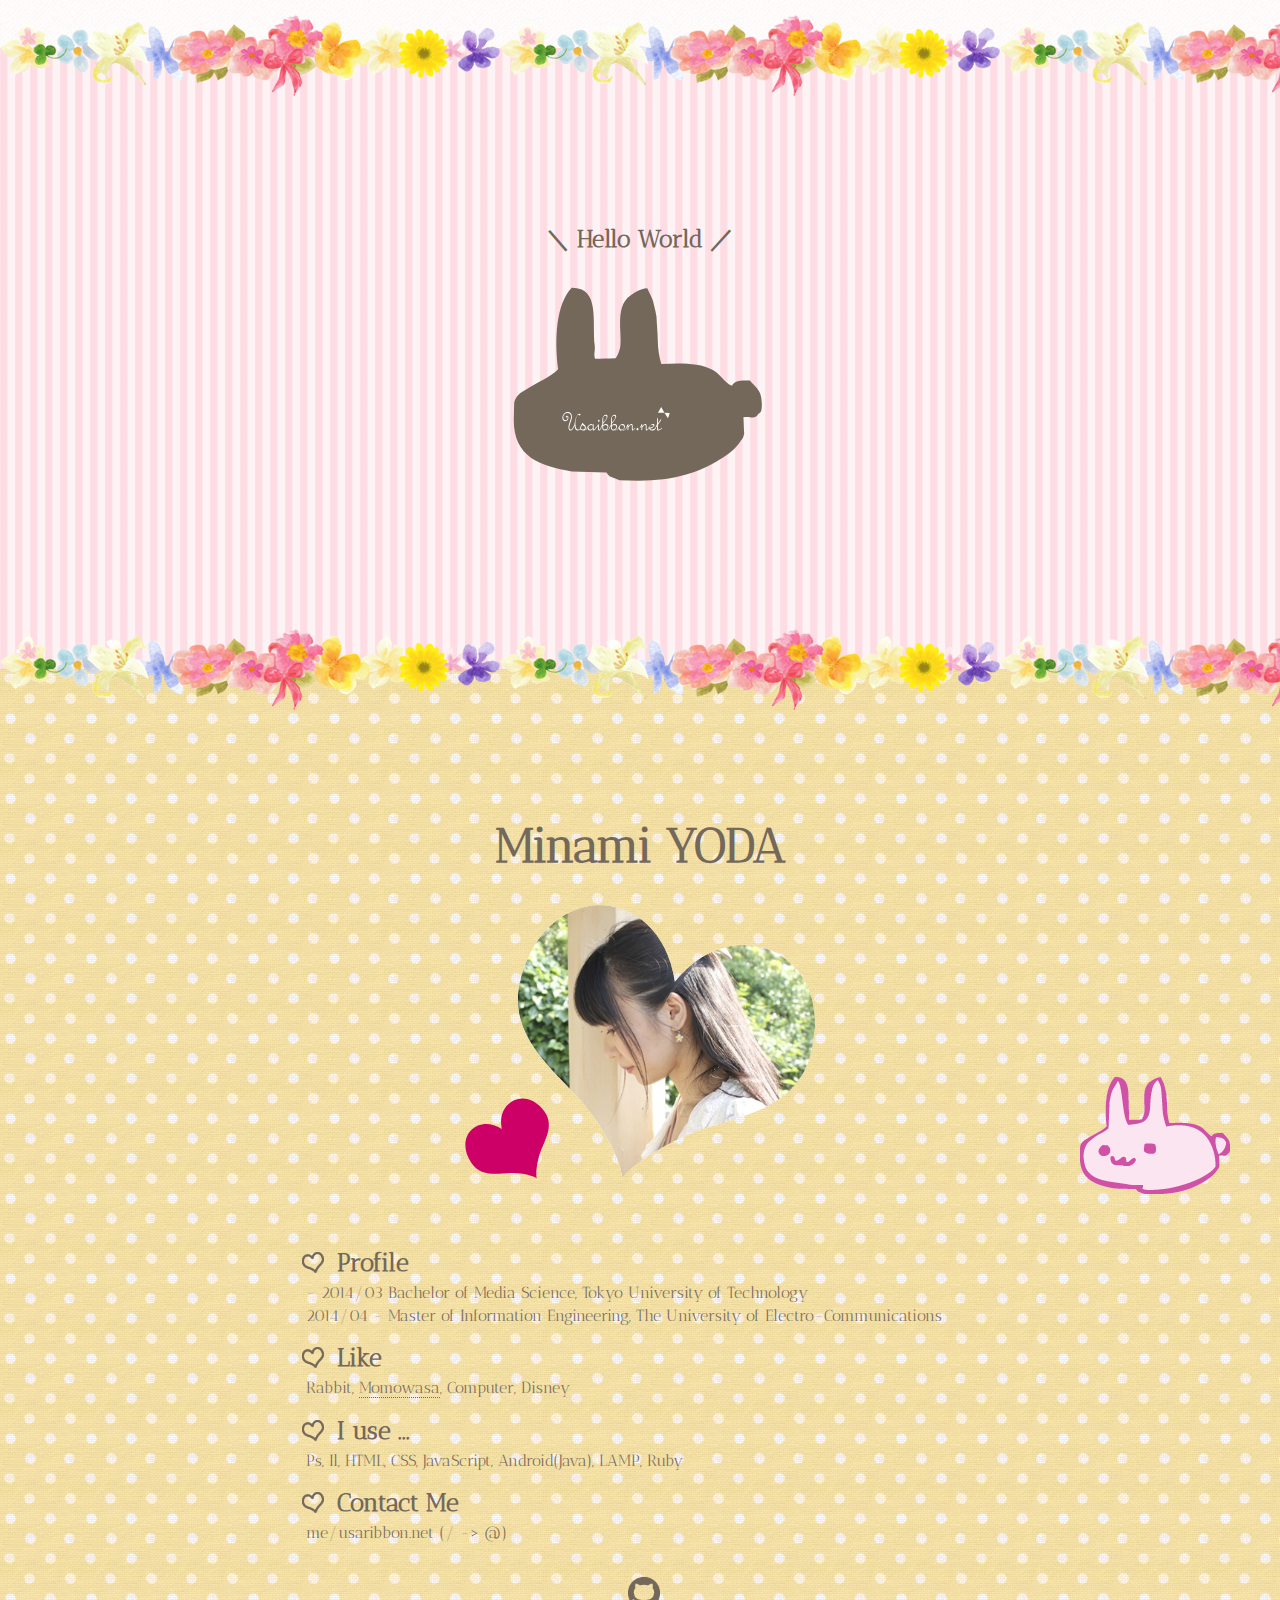
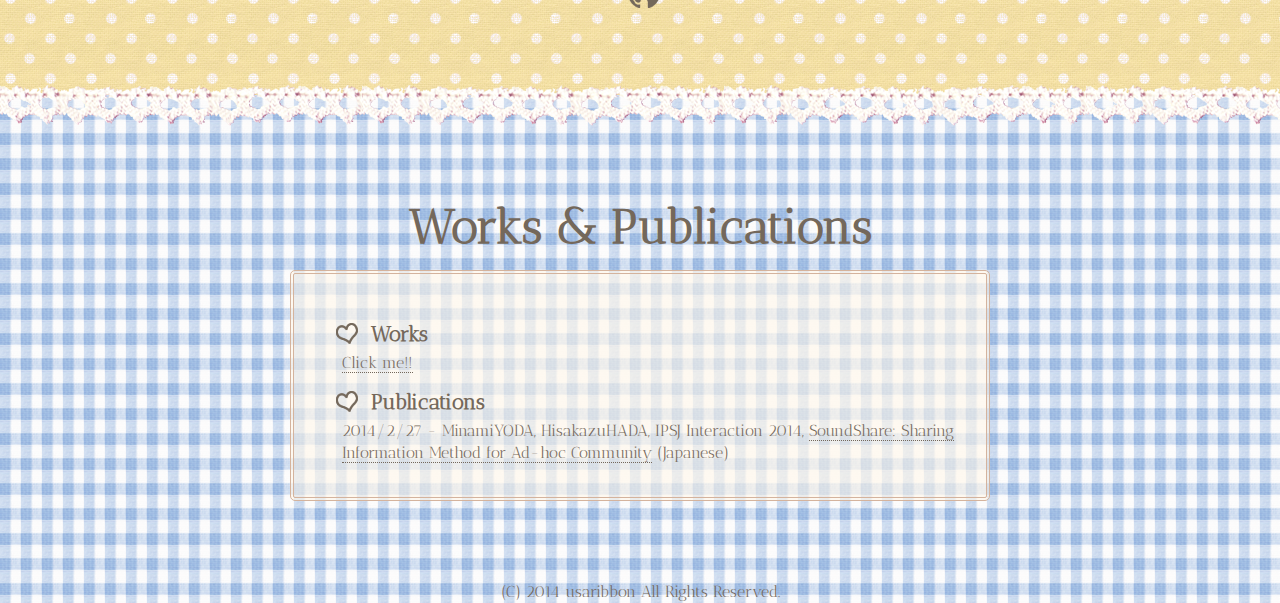
==== index.html @ 542ccbae "add work background" ====
<!DOCTYPE html>
<html lang="ja">
<head>
<meta charset="UTF-8">
<meta name="viewport" content="width=700px, user-scalable=yes" >
<meta name="description" content="Usaribbon is Minami YODA.">

<script src="http://code.jquery.com/jquery-1.9.1.min.js"></script>
<script type="text/javascript" src="js/mousa.js"></script>
<link rel="shortcut icon" href="./img/favicon.ico" type="image/vnd.microsoft.icon">
<title>I'm Usaribbon - MinamiYODA, 依田みなみ</title>

<link rel="stylesheet" type="text/css" href="css/html5-doctor-reset-stylesheet.min.css"/>
<link rel="stylesheet" type="text/css" href="css/style.css"/>
<link rel="stylesheet" type="text/css" href="css/lightbox_magnific.css"/>

<!--[if lt IE 9]>
<script src="http://html5shiv.googlecode.com/svn/trunk/html5.js"></script>
<script src="js/less.js" type="text/javascript"></script>
<link rel="stylesheet/less" type="text/css" href="css/style.less">
<![endif]-->

</head>
<body>
<div id="wrap">

	<nav id="menu">
<!--		<ul>
			<li><a href="#menu">Top</a></li>
			<li><a href="#about">About Me</a></li>
		</ul>
-->		<hr/>
	</nav>
	<div id="top">
		<header>
			<h2>＼ Hello World ／</h2>
			<img src="./momowasa_mono.svg" alt="welcome to usaribbon's house!" id="momowasa_mono"/><br/>
			<h1>Usaribbon's web-site</h1>
			
		</header>
	</div>
	<div id="about">
		<hr/>
		<div id="aboutcontent">
			<h2>Minami YODA</h2>

			<svg id="Face_of_usa" viewBox="0 0 471 369" style="background-color:#ffffff00" version="1.1"
				xmlns="http://www.w3.org/2000/svg" xmlns:xlink="http://www.w3.org/1999/xlink" xml:space="preserve"
				x="0px" y="0px" width="471px" height="369px">
				<defs>
				<clipPath id="mask1">
					<path d="M 282.4369 104.151 C 263.5304 -26.8218 112.7136 -37.7518 75.1397 98.3545 C 54.5009 173.104 115.8126 219.4949 153.5991 261.6828 C 190.2394 302.5955 211.1969 350.7676 211.6116 369 C 220.306 353.567 266.5048 322.1418 315.4492 304.0706 C 368.9655 284.3121 445.6721 276.7812 465.265 201.7543 C 501.0371 64.8033 360.884 4.2218 282.4369 104.151 Z" fill="#cc0066"/>
				</clipPath>
				</defs>
				<path d="M 49.5189 302.0941 C 16.0709 281.5607 -14.8759 313.8404 8.8898 348.201 C 21.9727 367.118 44.1714 362.0493 61.0027 361.5152 C 77.3677 360.9968 92.439 365.4466 96.7107 368.8484 C 94.8282 363.9053 96.4578 347.3346 101.6892 332.6809 C 107.4161 316.6399 120.4373 297.5865 106.8936 278.7565 C 82.2346 244.4685 41.6143 265.1724 49.5189 302.0941 Z" fill="#cc0066"/>
				<image clip-path="url(#mask1)" x="71" y="0" width="400" height="369" xlink:href="./svg/usachan_face.jpg"/>
			</svg>
			<section>
				<h3>Profile</h3>
				<p>- 2014/03 Bachelor of Media Science, Tokyo University of Technology<br/>
				2014/04 - Master of Information Engineering, The University of Electro-Communications</p>
				<h3>Like</h3>
				<p>Rabbit, <a href="https://github.com/usaribbon/usmf_cmd" target="_blank">Momowasa</a>, Computer, Disney</p>
				<h3>I use ...</h3>
				<p>Ps, Il, HTML, CSS, JavaScript, Android(Java), LAMP, Ruby</p>
				<h3>Contact Me</h3>
				<p>me/usaribbon.net (/ -> @)</p>
				<p id="social">
					<a href="https://github.com/usaribbon" target="_blank"><img class="pictogram" src="img/github.png"/></a>
				</p>

			</section>
		</div>
	</div>


	<div id="product">
		<hr/>
		<div id="productcontent">
			<h2>Works & Publications</h2>
			<div id="productarea">
				<h3>Works</h3>
				<p><a href="img/select.png" id="works">Click me!!</a></p>
			<h3>Publications</h3>
				<p>2014/2/27 - MinamiYODA, HisakazuHADA, IPSJ Interaction 2014, <a href="http://www.interaction-ipsj.org/proceedings/2014/data/20140220/A4-5.pdf" id="works" target="_blank">SoundShare: Sharing Information Method for Ad-hoc Community</a> (Japanese)</p>
			</div>
		</div>
		<footer id="footer">
			(C) 2014 usaribbon All Rights Reserved.
		</footer>
	</div>
	</div>

	<div id="momowasa">
		<a href="#menu"><img src="./img/momowasa.png" alt="go to top!" style="width:100%"></a>
	<div>
</div>

<script src="js/jquery-1.8.3.min.js"></script>
<script src="js/lightbox_magnific.js"></script> 
<script src="js/zepto.min.js"></script> 
<script src="js/zepto.flickable.min.js"></script> 

<script type="text/javascript">
  	$(function(){
		$('#works').magnificPopup({
			items: [
			{
			  title: "The cutest computer!!<small>2010/04</small>",
	          src: 'img/work_01.png'
	     	},{
			  title: "Analyzing cosmetic ingredients application<small>However, it haven't been relased because of API license.</small>",
	          src: 'img/work_05.jpg'
	        },{
			  title: "Website of my laboratory in TEU using Wordpress<small>2013.05</small>",
	          src: 'img/work_03.png'
	        },{
			  title: "Recruitment system in TEU network center<small>2010.04</small>",
	          src: 'img/work_02.png'
	        },{
			  title: "<a href='http://www.puolikuu.net/'>puolikku</a> - Novel game club <small>2013.12</small>",
	          src: 'img/work_06.png'
	        }],
			  gallery: {
		      enabled: true
		    },
		    type: 'image'
		});
	});
</script>

</body>
</html>
---- css/style.css ----
@import url(http://fonts.googleapis.com/css?family=Antic+Didone|Coming+Soon);

body{
	font-family: 'Antic Didone',"ヒラギノ角ゴ Pro W3","Hiragino Kaku Gothic Pro","メイリオ",Meiryo,"ＭＳ Ｐゴシック","MS PGothic",sans-serif;	
	color: #74685B;
	line-height: 1.4em;
}

a, .underline{
	color: #74685B;
    border-bottom: 1px dotted #74685B;
    text-decoration: none;
}

a:hover, .underline:hover{
	color: #e9417d;
}

#wrap{
	margin: 0;
}

header{
	margin:0;
	width: 100%;
	text-align: center;
	padding-bottom: 2rem;
}


nav{
	background:url('../img/back_nav.png');
	z-index: 9999;
	width: 100%;
	font-size: 1.5em;
	font-weight: bold;
	text-align: center;
}

nav hr{
	background: url('../img/flower_line.png');
	border:none;
	height: 86px;
	top:15px;
	position: relative;
	width: 100%;
}

nav ul{
	width: 700px;
	margin: auto;
}

nav#menu{
	height: 2em;
	margin:auto;
	text-align: center;
}

nav#menu li{
	width:170px;
	height: 1.5em;
	text-align: center;
	display: inline-block;
	margin-top: 1.5em;
}


#momowasa_mono{
	width:20%;
}

#top{
	min-height: 300px;
	padding-top: 9rem;
	padding-bottom: 9rem;
	background: url('../img/back_stripe.png');
}

#top hr{
	background: url('../img/flower_line.png');
	border:none;
	height: 86px;
	top:-42px;
	position: relative;
}

#top h2{
	font-size: 1.5em;
	margin: 1.5em 0;
}

#top p{
	clear: both;
	text-align: center;
	margin-top: 20px;
	margin-bottom: 20px;
}


hr{
	margin: 0;
}

h1{
	display: none;
}

footer{
	clear: both;
	text-align: center;
}

footer hr{
	background: url('../img/lace_line_revert.png');
	border:none;
	height: 41px;
	top:-30px;
	position: relative;
}

#about{
	min-height: 750px;
	padding-top: 5rem;
	padding-bottom: 5rem;
	background: url('../img/back_dot.png');
	width: 100%;
}

#about hr{
	background: url('../img/flower_line.png');
	border:none;
	height: 86px;
	top:-120px;
	position: relative;
}

#aboutcontent{
	width: 700px;
	margin: auto;
	text-align: center;
}

#productcontent{
	width: 700px;
	margin: auto;
	padding-top: 5rem;
	padding-bottom: 5rem;
}

#aboutcontent h2{
	font-size: 3em;
}

#productcontent h2{
	font-size: 3em;
	text-align: center;
	padding-bottom: 2rem;
}

#aboutcontent section{
	text-align: left;
	font-size: 1.2em;
	margin: auto;
}

#aboutcontent p{
	font-size: 85%;
}

#aboutcontent h3, #productcontent h3{
	text-align: left;
	font-size: 1.3em;

	display: block;
	background: url('../img/li_heart.png');
	background-repeat: no-repeat;
	padding-left: 35px;
	height:25px; 
	margin-top: 0.8em;
	margin-bottom: 0.2em;
	margin-left: 0.5em;

}

#aboutcontent p, #productcontent p{
	padding-left: 1em;
	width: 100%;
	word-wrap:break-word;
}

#Face_of_usa{
	width: 50%;
	margin: auto;
}

#social{
	margin-top: 2em;
	text-align: center;
}

#social a,#momowasa a{
    text-decoration: none;
    border:none;
}

#social a:hover{
	opacity: 0.7;
}

.pictogram{
	width: 32px;
	margin-right: 1.5em;
}

#product{
	width: 100%;
	background: url('../img/back_check.png');
	padding-top: 3rem;
}

#product hr{
	background: url('../img/lace_line.png');
	border:none;
	height: 41px;
	top:-10px;
	position: relative;
	margin: 0;
	margin-top: -3rem;
}

#productarea {	border:solid 1px #2d2d2d;
				background:rgba(255, 247, 234, 0.60); padding:2rem 2rem;  -moz-border-radius: 5px;  -webkit-border-radius: 5px; border-radius: 5px;}

#productarea {	border:double 4px #d4b39d;-moz-border-radius-topleft: 5px; -moz-border-radius-topright:5px; -moz-border-radius-bottomleft:5px; 
				-moz-border-radius-bottomright:5px; -webkit-border-top-left-radius:5px; -webkit-border-top-right-radius:5px; -webkit-border-bottom-left-radius:5px;-webkit-border-bottom-right-radius:5px;
				border-top-left-radius:5px; border-top-right-radius:5px; border-bottom-left-radius:5px;border-bottom-right-radius:5px;}

#momowasa{
	bottom:-300px;
	right: 50px;
	position: fixed;
}


@media screen and (max-width: 700px) {

	body{
		font-size: 150%;
	}
	nav ul{
		width: 100%;
	}
	nav hr {
		top: 10px;
	}

	#momowasa_mono {
		width: 50%;
	}

	#aboutcontent{
		width: 100%;
	}

	#momowasa{
		right: 10px;
		width:20%
	}

	.pictogram{
		width: 60px;
		margin-right: 2.5em;
	}
	#aboutcontent,#productcontent{
		width: 100%;
	}

	#aboutcontent p, #productcontent p{
		padding-left: 0;
	}

	h2{
		font-size: 2rem;
	}

}
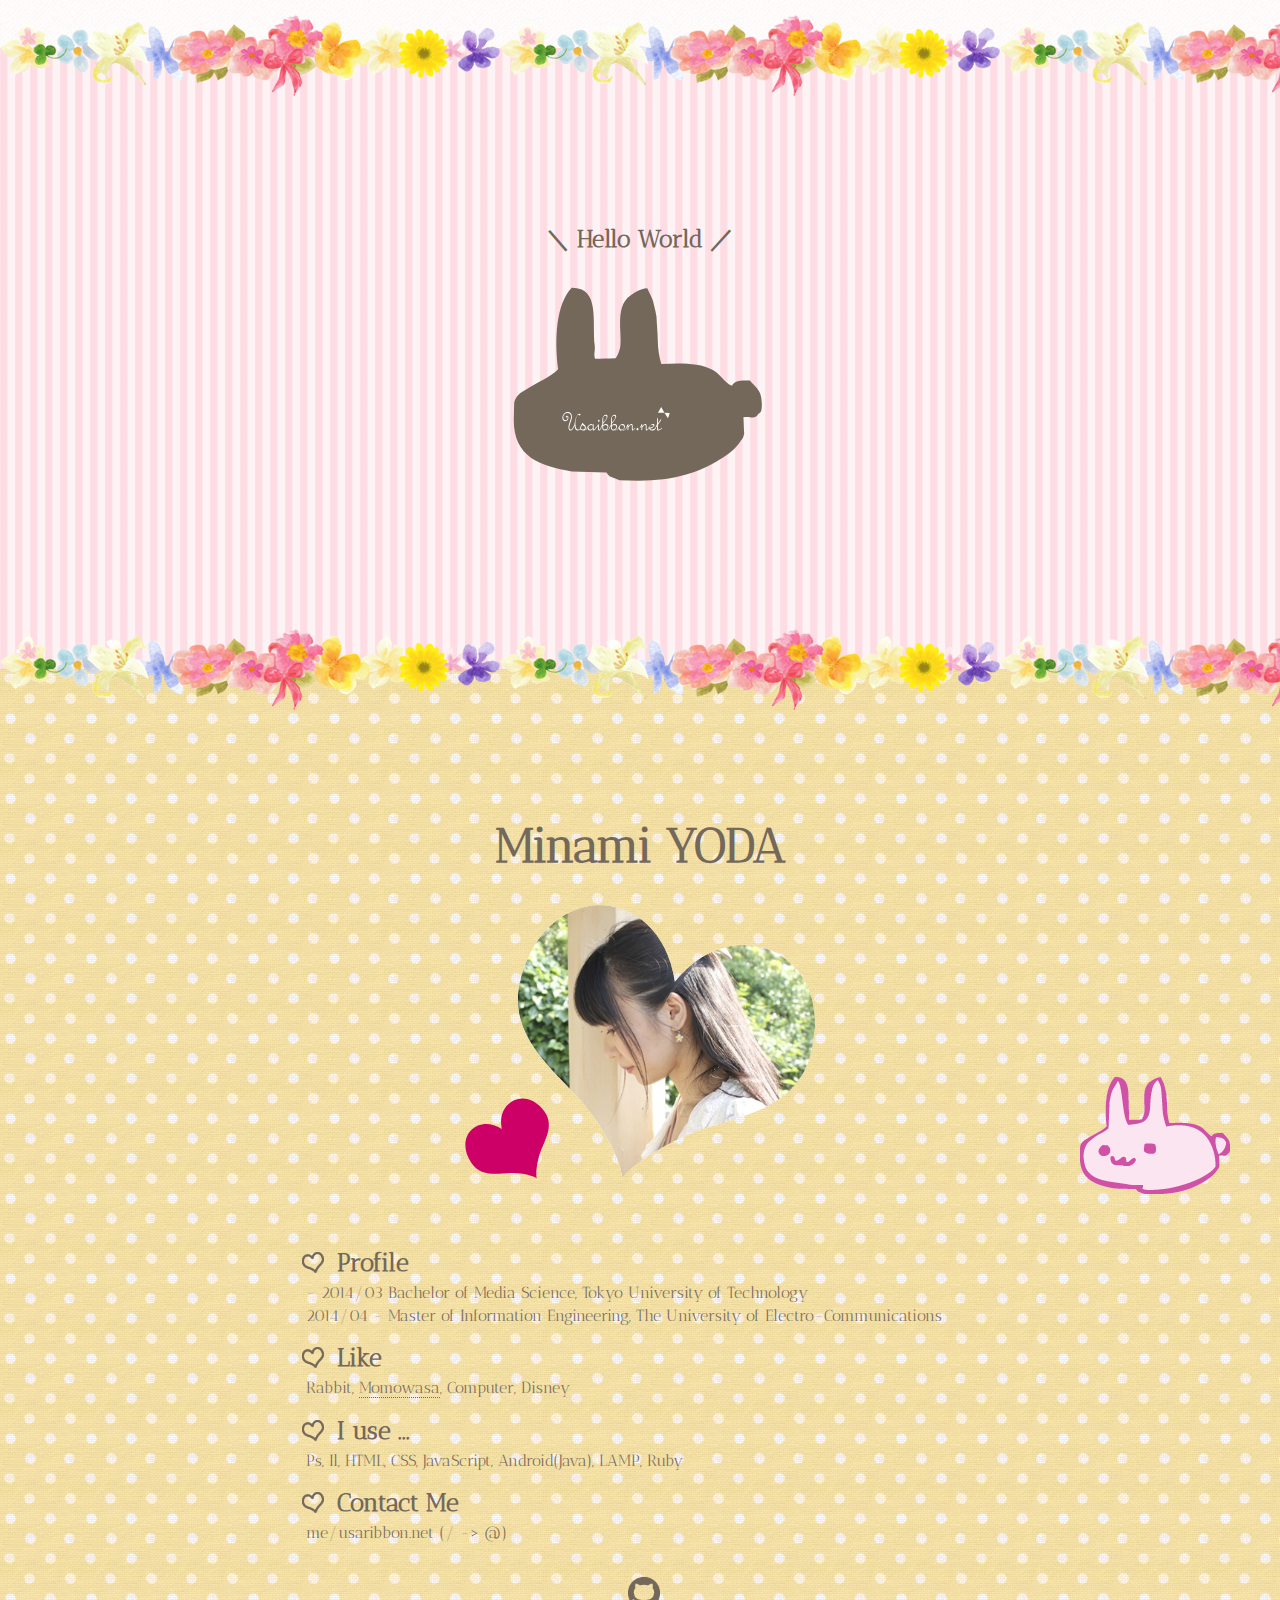
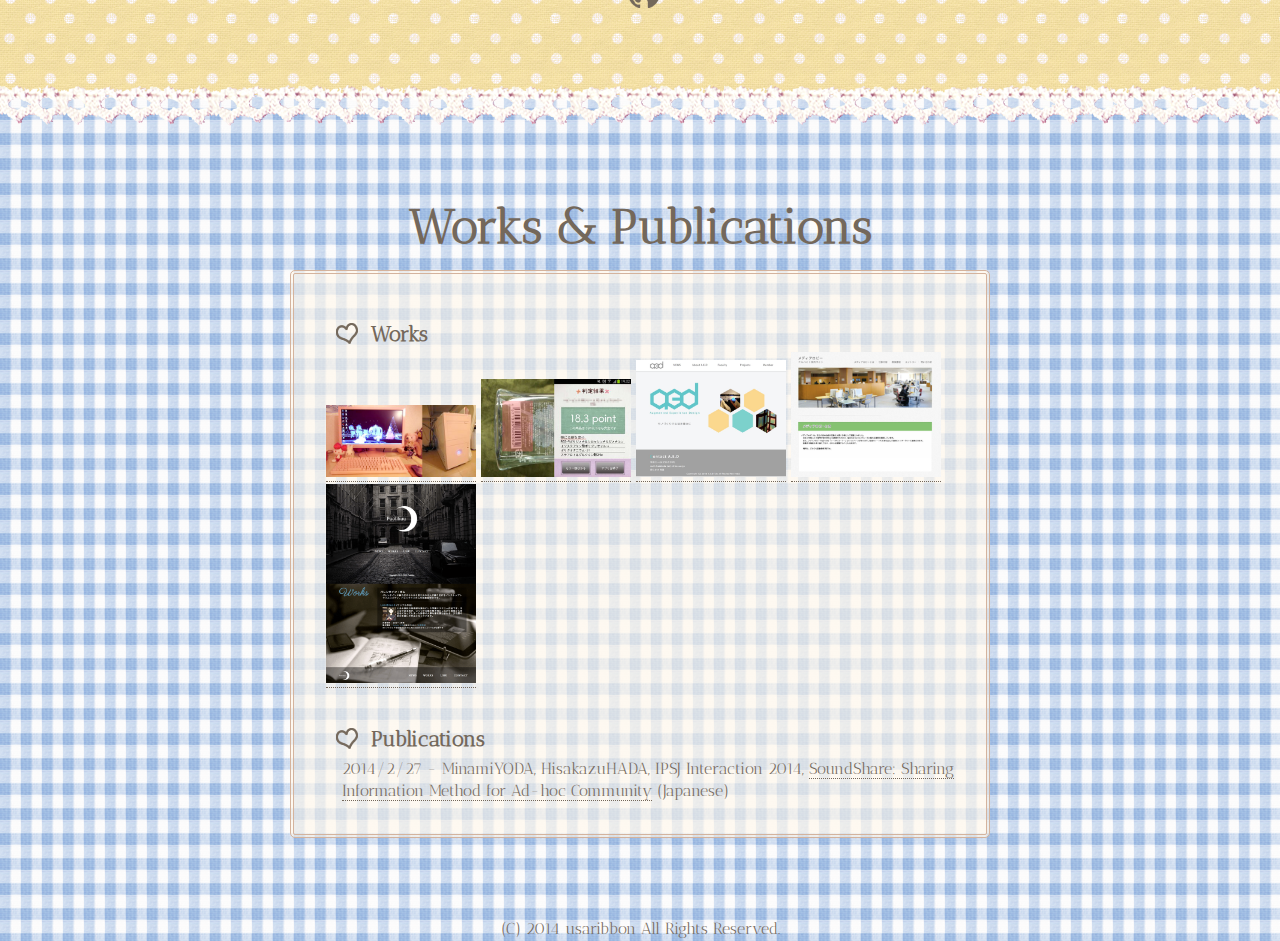
==== commit f6d2a27a: "show works imgs" ====
--- a/index.html
+++ b/index.html
@@ -80,7 +80,13 @@
 			<h2>Works & Publications</h2>
 			<div id="productarea">
 				<h3>Works</h3>
-				<p><a href="img/select.png" id="works">Click me!!</a></p>
+				<div id="worksgallery">
+					<a href="img/work_01.png" title="The cutest computer!!<small>2010/04</small>"><img src="img/work_01.png" width="150px"/></a>
+					<a href="img/work_05.jpg" title="Analyzing cosmetic ingredients application<small>However, it haven't been relased because of API license.</small>"><img src="img/work_05.jpg" width="150px"/></a>
+					<a href="img/work_03.png" title="Website of my laboratory in TEU using Wordpress<small>2013.05</small>"><img src="img/work_03.png" width="150px"/></a>
+					<a href="img/work_02.png" title="Recruitment system in TEU network center<small>2010.04</small>"><img src="img/work_02.png" width="150px"/></a>
+					<a href="img/work_06.png" title="<a href='http://www.puolikuu.net/'>puolikku</a> - Novel game club <small>2013.12</small>"><img src="img/work_06.png" width="150px"/></a>
+				</div><br/>
 			<h3>Publications</h3>
 				<p>2014/2/27 - MinamiYODA, HisakazuHADA, IPSJ Interaction 2014, <a href="http://www.interaction-ipsj.org/proceedings/2014/data/20140220/A4-5.pdf" id="works" target="_blank">SoundShare: Sharing Information Method for Ad-hoc Community</a> (Japanese)</p>
 			</div>
@@ -103,7 +109,25 @@
 
 <script type="text/javascript">
   	$(function(){
-		$('#works').magnificPopup({
+        $('#worksgallery').magnificPopup({
+          delegate: 'a',
+          type: 'image',
+          tLoading: 'Loading image #%curr%...',
+          mainClass: 'mfp-img-mobile',
+          gallery: {
+            enabled: true,
+            navigateByImgClick: true,
+            preload: [0,1] // Will preload 0 - before current, and 1 after the current image
+          },
+          image: {
+            tError: '<a href="%url%">The image #%curr%</a> could not be loaded.',
+            titleSrc: function(item) {
+              return item.el.attr('title');
+            }
+          }
+        });
+    
+		/*$('#works').magnificPopup({
 			items: [
 			{
 			  title: "The cutest computer!!<small>2010/04</small>",
@@ -125,7 +149,7 @@
 		      enabled: true
 		    },
 		    type: 'image'
-		});
+		}); */
 	});
 </script>
 
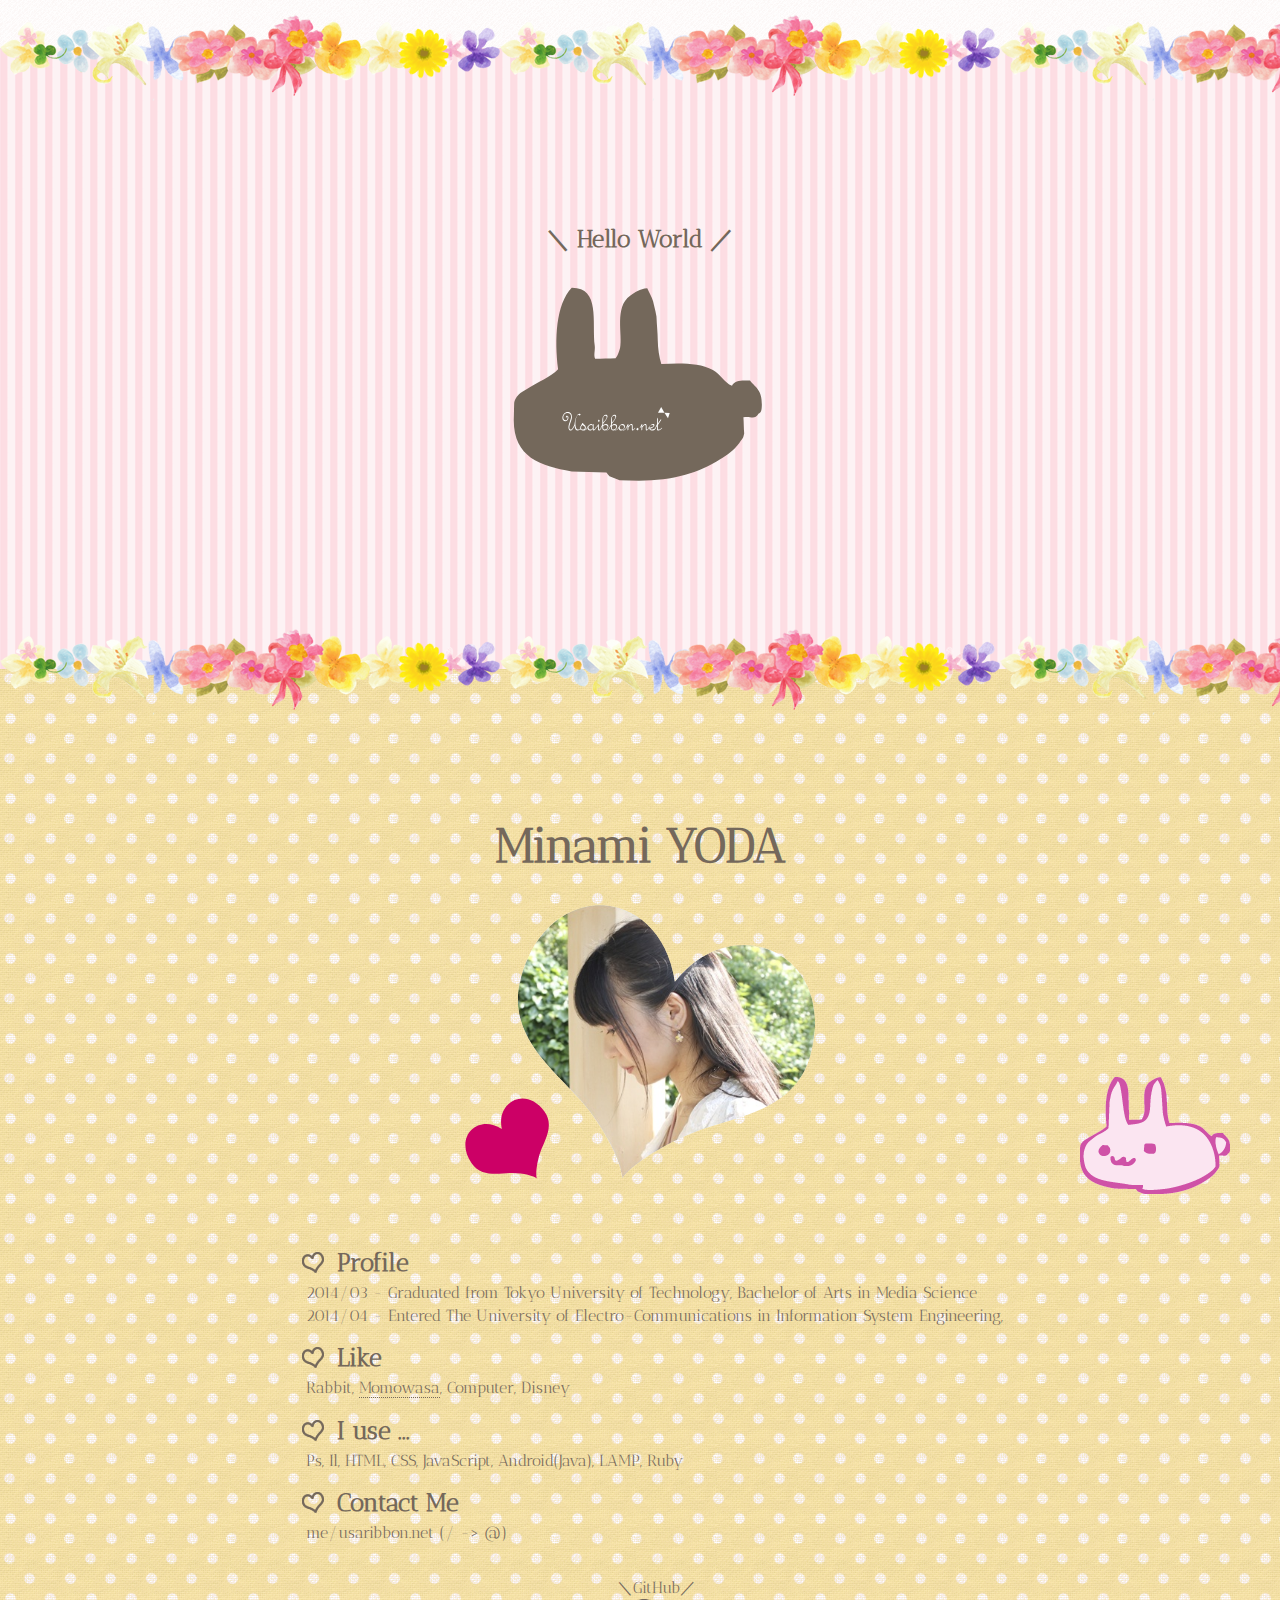
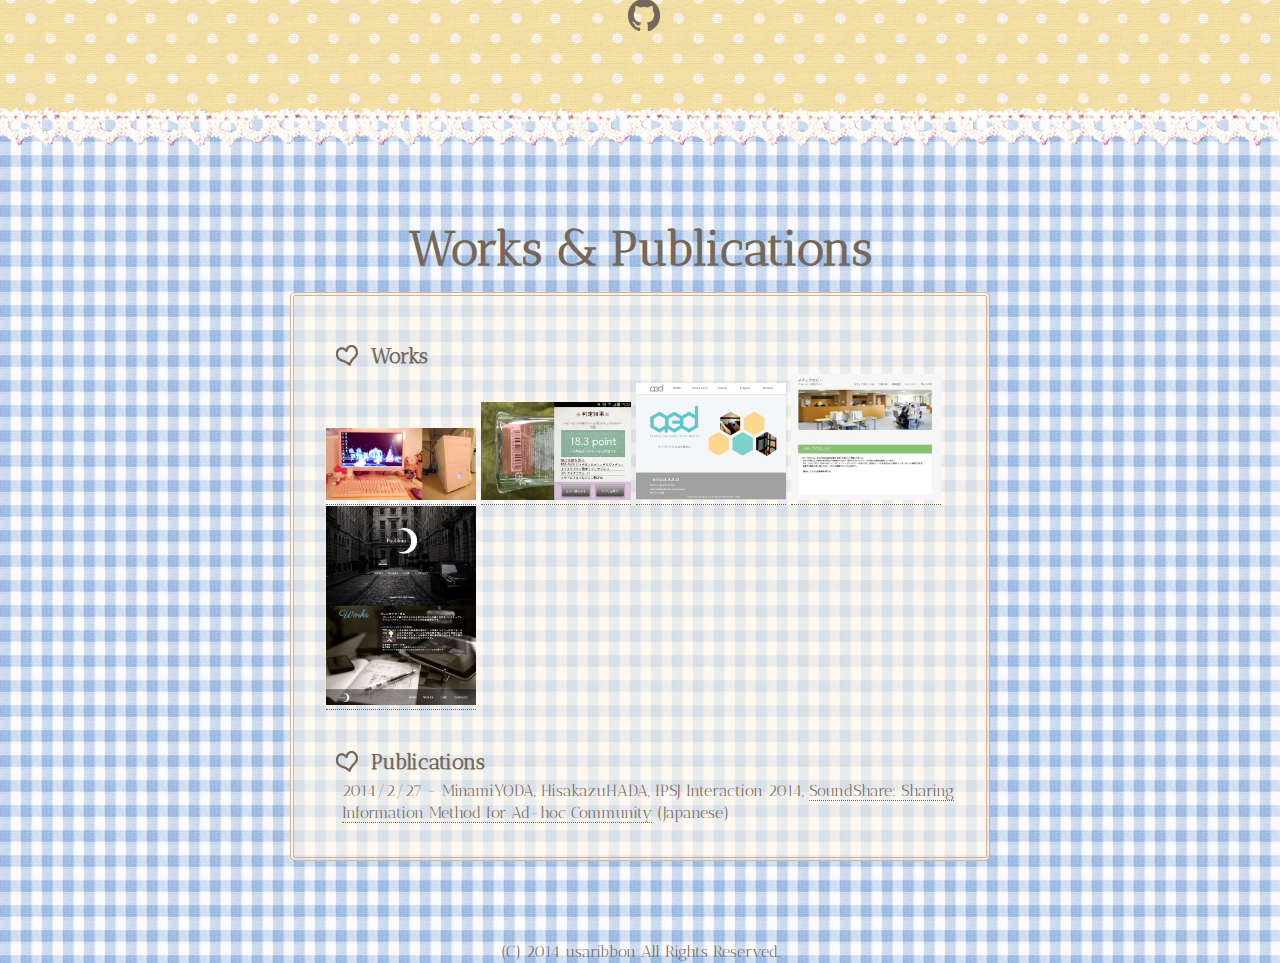
==== commit 2c0b6ed7: "change profile" ====
--- a/index.html
+++ b/index.html
@@ -57,8 +57,8 @@
 			</svg>
 			<section>
 				<h3>Profile</h3>
-				<p>- 2014/03 Bachelor of Media Science, Tokyo University of Technology<br/>
-				2014/04 - Master of Information Engineering, The University of Electro-Communications</p>
+				<p>2014/03 - Graduated from Tokyo University of Technology, Bachelor of Arts in Media Science<br/>
+				2014/04 - Entered The University of Electro-Communications in Information System Engineering, </p>
 				<h3>Like</h3>
 				<p>Rabbit, <a href="https://github.com/usaribbon/usmf_cmd" target="_blank">Momowasa</a>, Computer, Disney</p>
 				<h3>I use ...</h3>
@@ -66,6 +66,7 @@
 				<h3>Contact Me</h3>
 				<p>me/usaribbon.net (/ -> @)</p>
 				<p id="social">
+					＼GitHub／　　<br/>
 					<a href="https://github.com/usaribbon" target="_blank"><img class="pictogram" src="img/github.png"/></a>
 				</p>
 
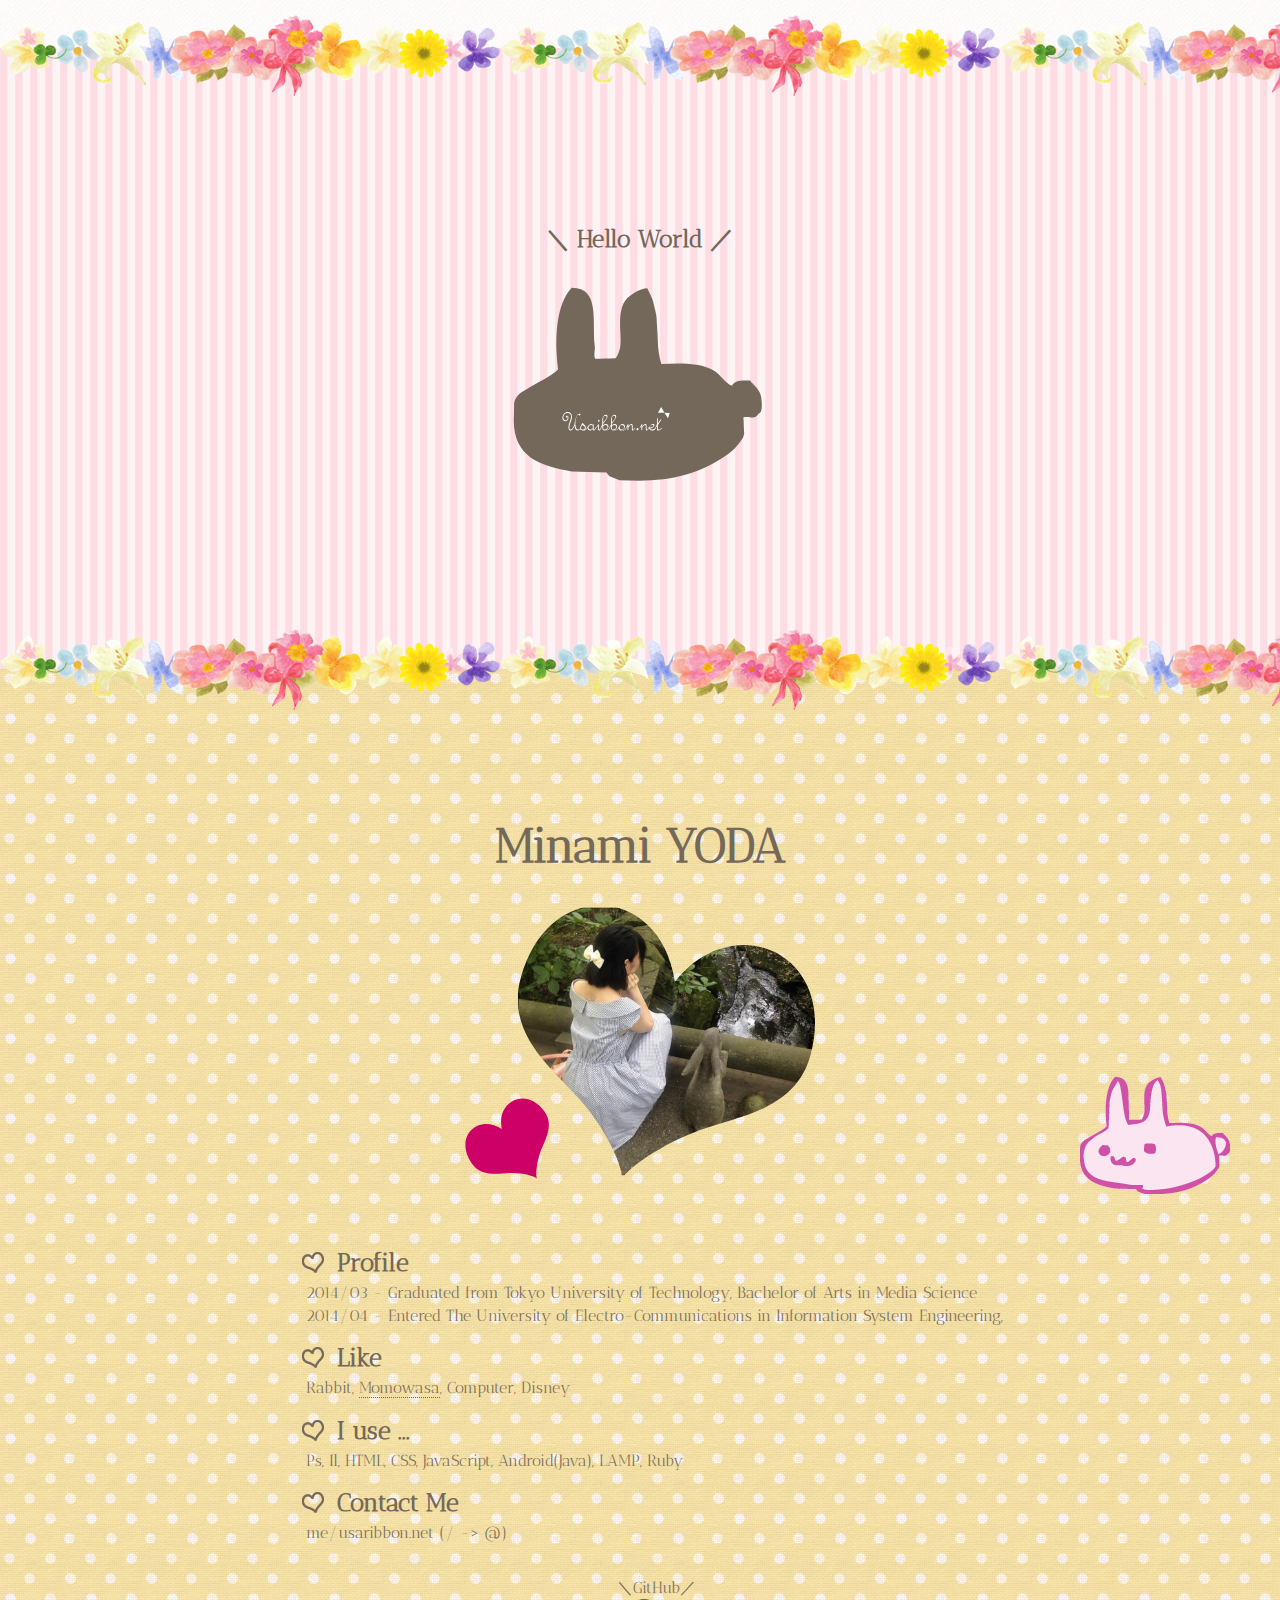
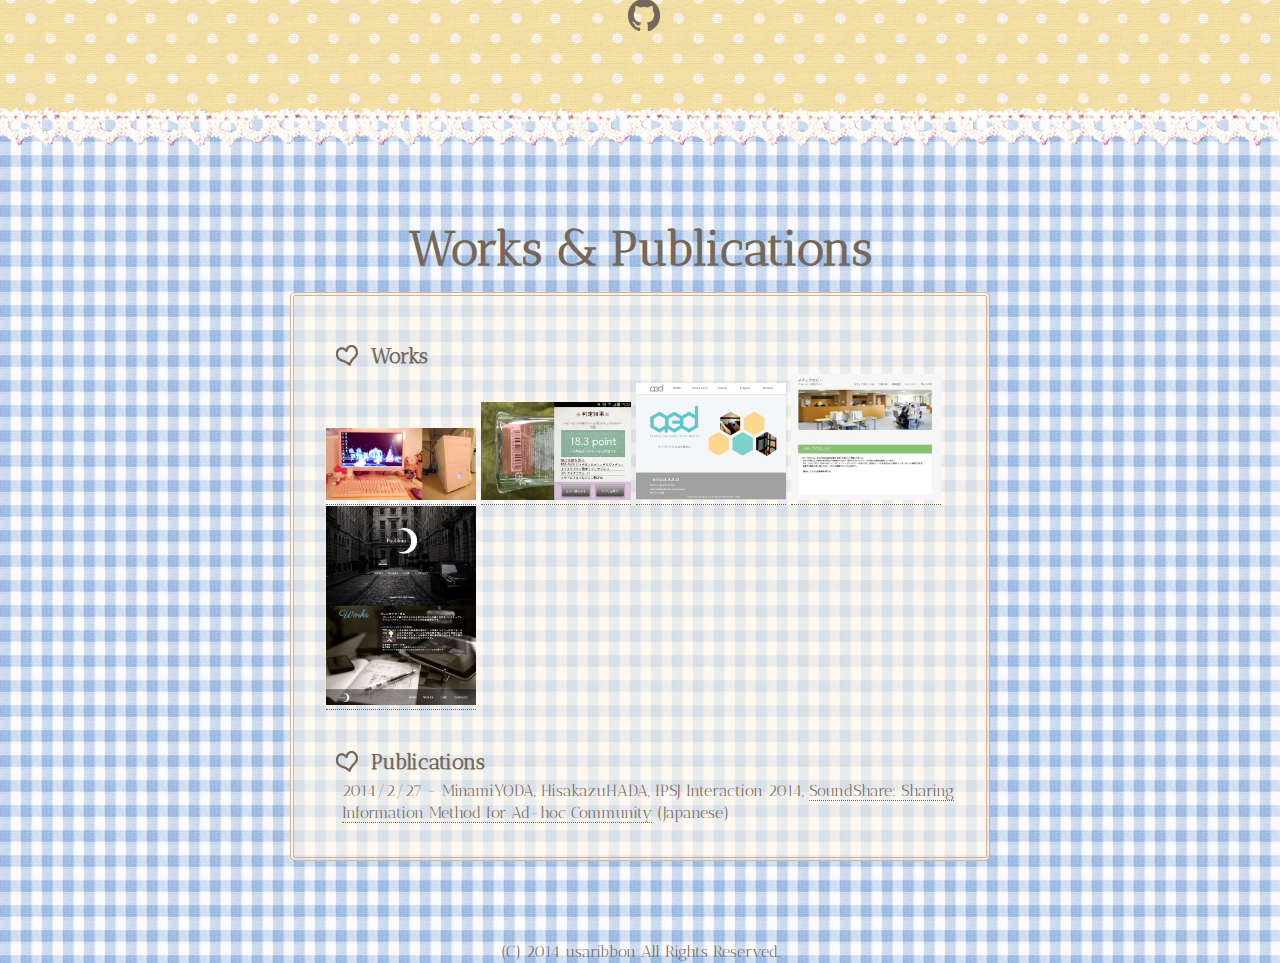
==== commit 7cb37529: "change profile img" ====
--- a/index.html
+++ b/index.html
@@ -53,7 +53,7 @@
 				</clipPath>
 				</defs>
 				<path d="M 49.5189 302.0941 C 16.0709 281.5607 -14.8759 313.8404 8.8898 348.201 C 21.9727 367.118 44.1714 362.0493 61.0027 361.5152 C 77.3677 360.9968 92.439 365.4466 96.7107 368.8484 C 94.8282 363.9053 96.4578 347.3346 101.6892 332.6809 C 107.4161 316.6399 120.4373 297.5865 106.8936 278.7565 C 82.2346 244.4685 41.6143 265.1724 49.5189 302.0941 Z" fill="#cc0066"/>
-				<image clip-path="url(#mask1)" x="71" y="0" width="400" height="369" xlink:href="./svg/usachan_face.jpg"/>
+				<image clip-path="url(#mask1)" x="71" y="0" width="400" height="369" xlink:href="./svg/usachan_face02.png"/>
 			</svg>
 			<section>
 				<h3>Profile</h3>
--- a/css/style.css
+++ b/css/style.css
@@ -1,4 +1,4 @@
-@import url(http://fonts.googleapis.com/css?family=Antic+Didone|Coming+Soon);
+@import url(http://fonts.googleapis.com/css?family=Antic+Didone|Coming+Soon|Muli);
 
 body{
 	font-family: 'Antic Didone',"ヒラギノ角ゴ Pro W3","Hiragino Kaku Gothic Pro","メイリオ",Meiryo,"ＭＳ Ｐゴシック","MS PGothic",sans-serif;	
@@ -247,6 +247,7 @@
 
 	body{
 		font-size: 150%;
+		font-family:'Muli',"ヒラギノ角ゴ Pro W3","Hiragino Kaku Gothic Pro","メイリオ",Meiryo,"ＭＳ Ｐゴシック","MS PGothic",sans-serif;	
 	}
 	nav ul{
 		width: 100%;
@@ -261,6 +262,10 @@
 
 	#aboutcontent{
 		width: 100%;
+	}
+
+	#aboutcontent h2,#productcontent h2{
+		font-size: 2rem;
 	}
 
 	#momowasa{
@@ -273,15 +278,20 @@
 		margin-right: 2.5em;
 	}
 	#aboutcontent,#productcontent{
-		width: 100%;
+		width: auto;
 	}
 
 	#aboutcontent p, #productcontent p{
-		padding-left: 0;
-	}
-
-	h2{
-		font-size: 2rem;
-	}
-
-}
+		padding: 0.5em 1em;
+		width: auto;
+		font-size: 1.5rem;
+	}
+
+	#productcontent p{
+		padding:0.5em 0;
+	}
+
+	h3{
+		font-size: 1.8rem;
+	}
+}
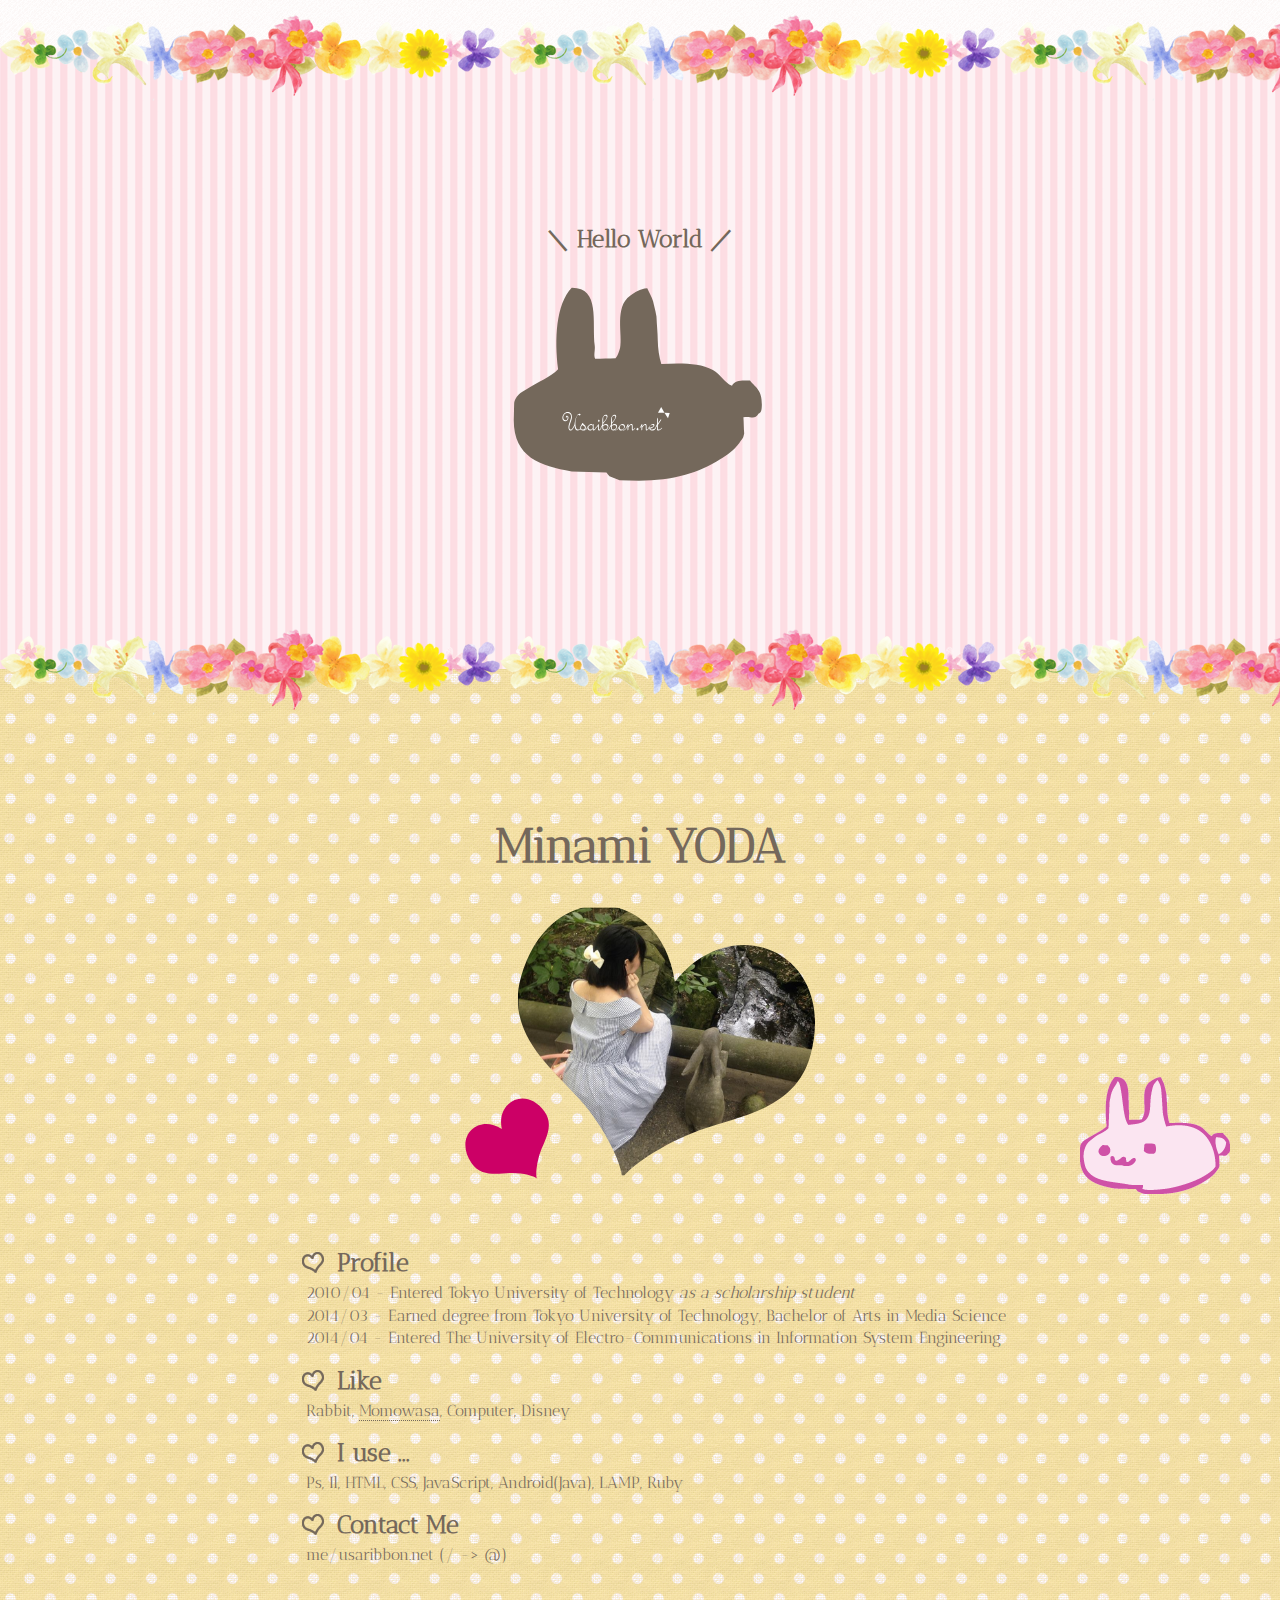
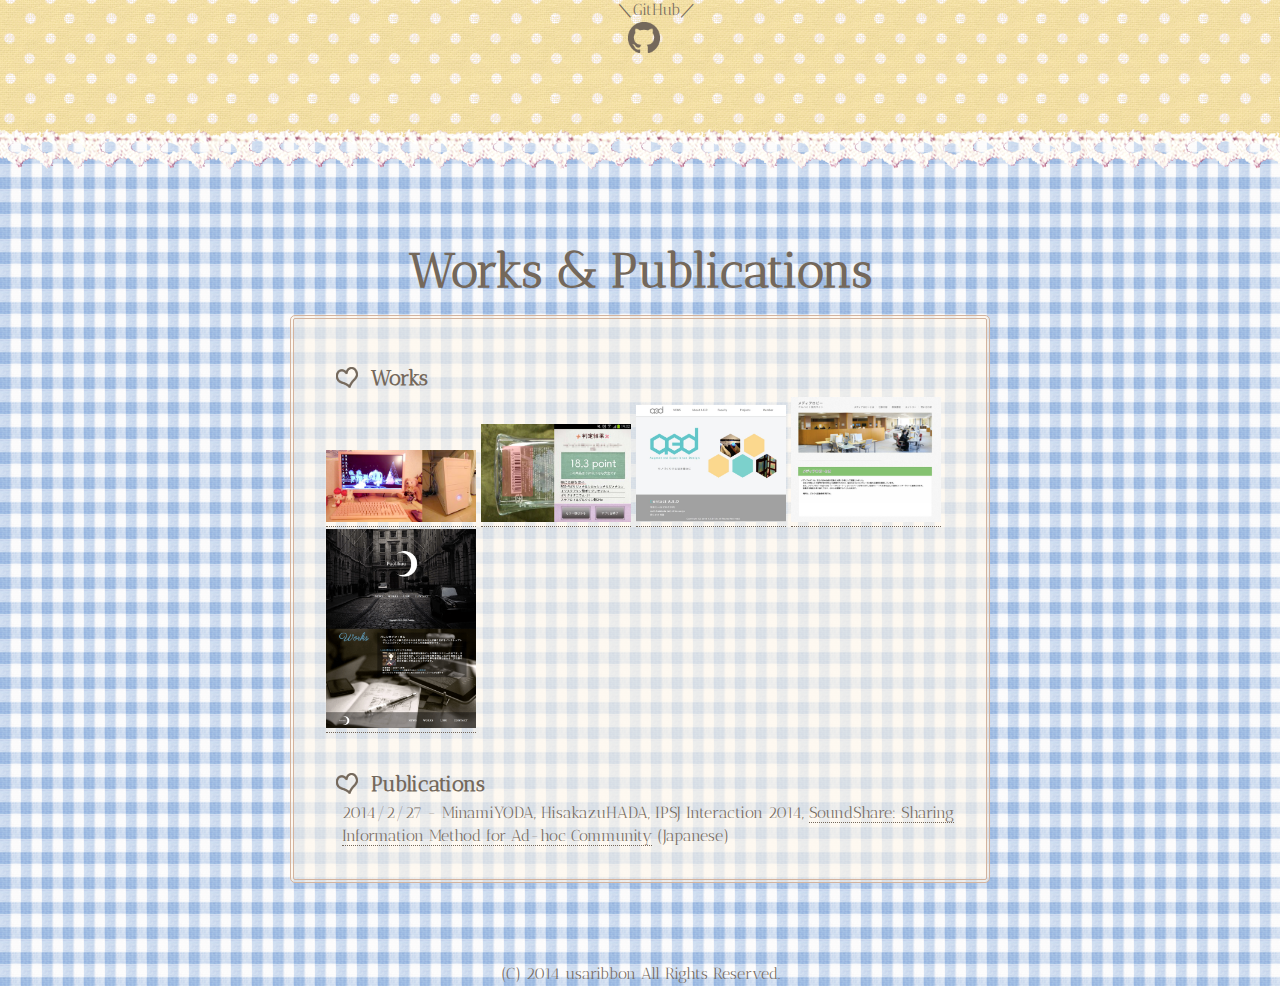
==== commit b0c9a222: "change style" ====
--- a/index.html
+++ b/index.html
@@ -57,8 +57,9 @@
 			</svg>
 			<section>
 				<h3>Profile</h3>
-				<p>2014/03 - Graduated from Tokyo University of Technology, Bachelor of Arts in Media Science<br/>
-				2014/04 - Entered The University of Electro-Communications in Information System Engineering, </p>
+				<p>2010/04 - Entered Tokyo University of Technology <em>as a scholarship student</em><br/>
+					2014/03 - Earned degree from Tokyo University of Technology, Bachelor of Arts in Media Science<br/>
+				2014/04 - Entered The University of Electro-Communications in Information System Engineering</p>
 				<h3>Like</h3>
 				<p>Rabbit, <a href="https://github.com/usaribbon/usmf_cmd" target="_blank">Momowasa</a>, Computer, Disney</p>
 				<h3>I use ...</h3>
--- a/css/style.css
+++ b/css/style.css
@@ -253,7 +253,7 @@
 		width: 100%;
 	}
 	nav hr {
-		top: 10px;
+		top: 30px;
 	}
 
 	#momowasa_mono {
@@ -282,13 +282,13 @@
 	}
 
 	#aboutcontent p, #productcontent p{
-		padding: 0.5em 1em;
+		padding: 0.1em 1em;
 		width: auto;
 		font-size: 1.5rem;
 	}
 
 	#productcontent p{
-		padding:0.5em 0;
+		padding: 0.1em;
 	}
 
 	h3{
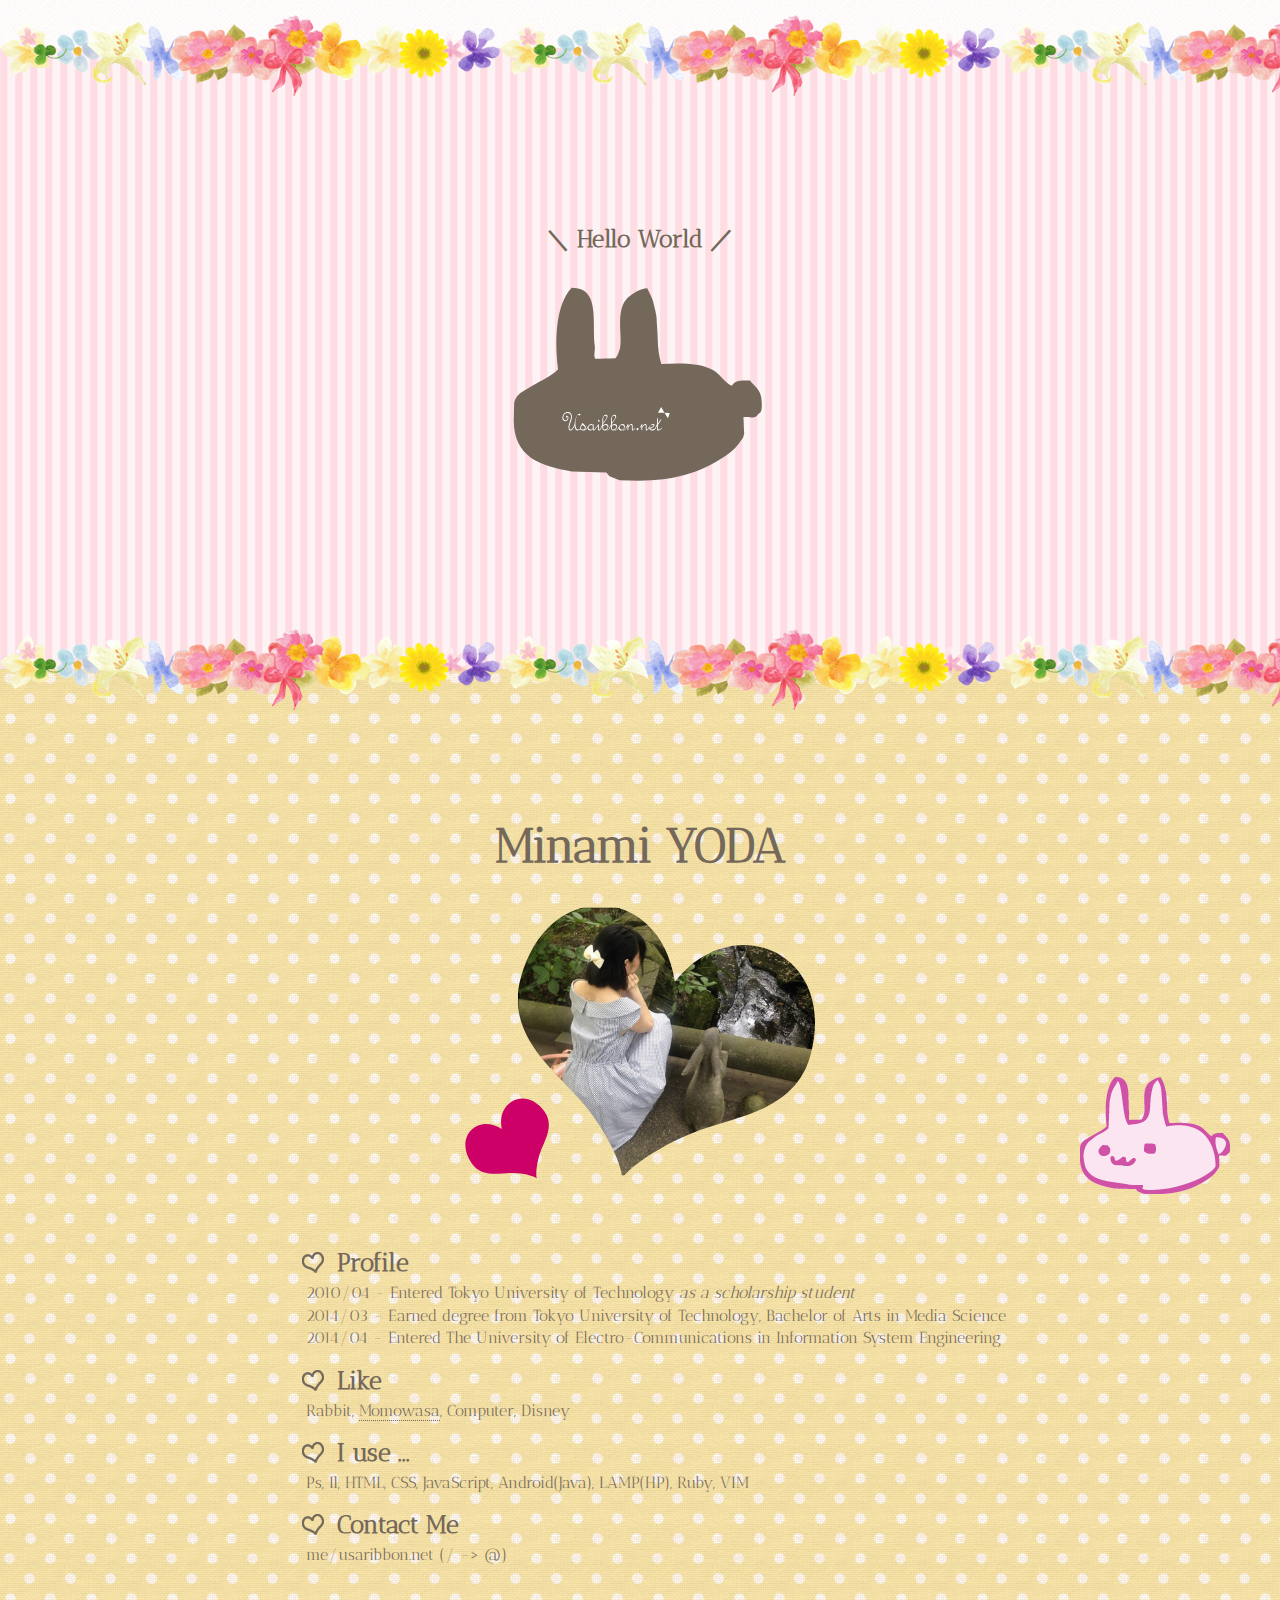
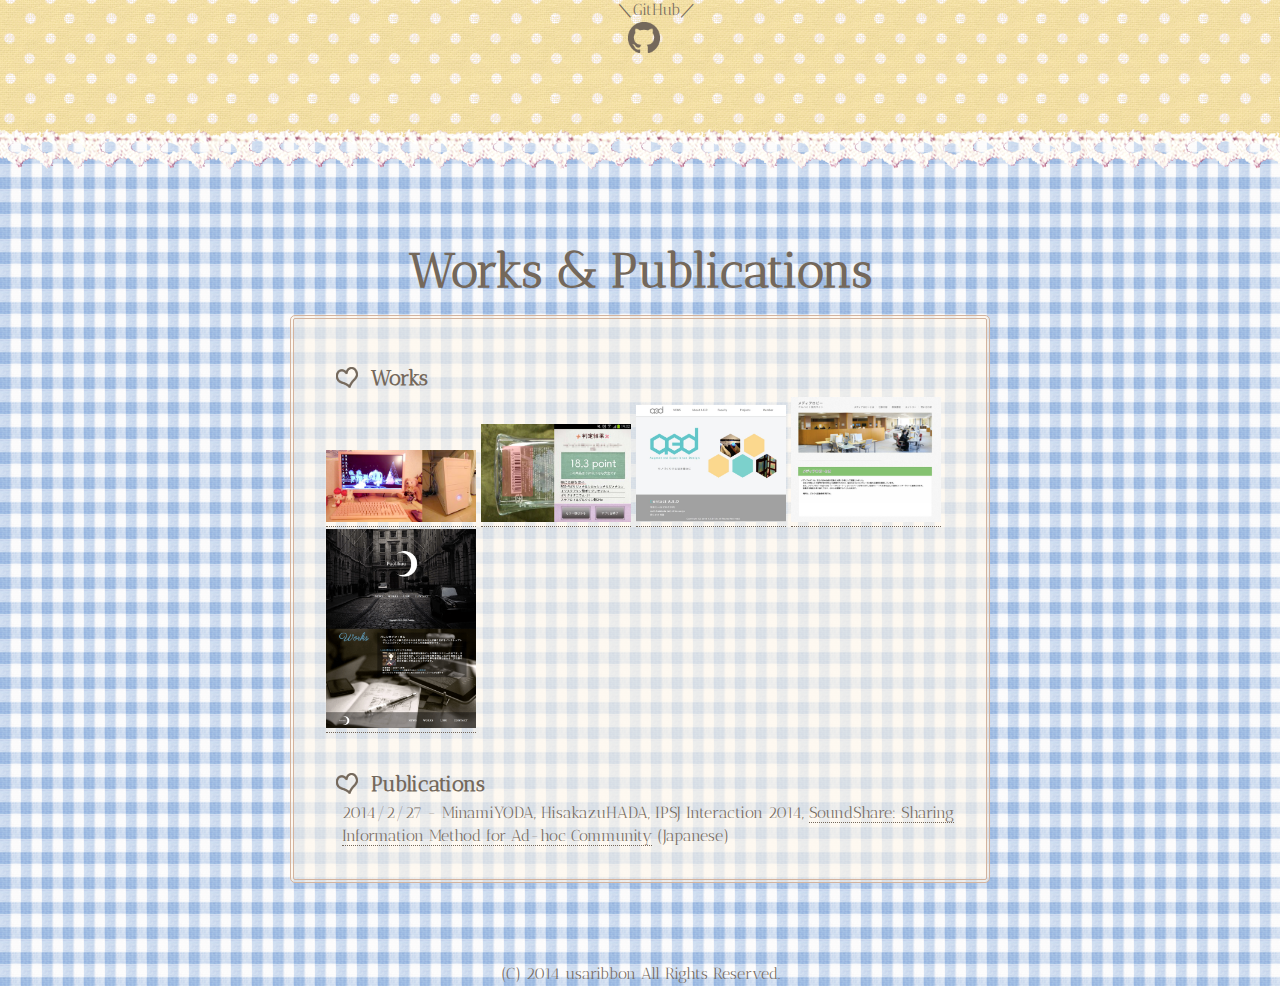
==== commit f78970ba: "change prof" ====
--- a/index.html
+++ b/index.html
@@ -63,7 +63,7 @@
 				<h3>Like</h3>
 				<p>Rabbit, <a href="https://github.com/usaribbon/usmf_cmd" target="_blank">Momowasa</a>, Computer, Disney</p>
 				<h3>I use ...</h3>
-				<p>Ps, Il, HTML, CSS, JavaScript, Android(Java), LAMP, Ruby</p>
+				<p>Ps, Il, HTML, CSS, JavaScript, Android(Java), LAMP(HP), Ruby, VIM</p>
 				<h3>Contact Me</h3>
 				<p>me/usaribbon.net (/ -> @)</p>
 				<p id="social">
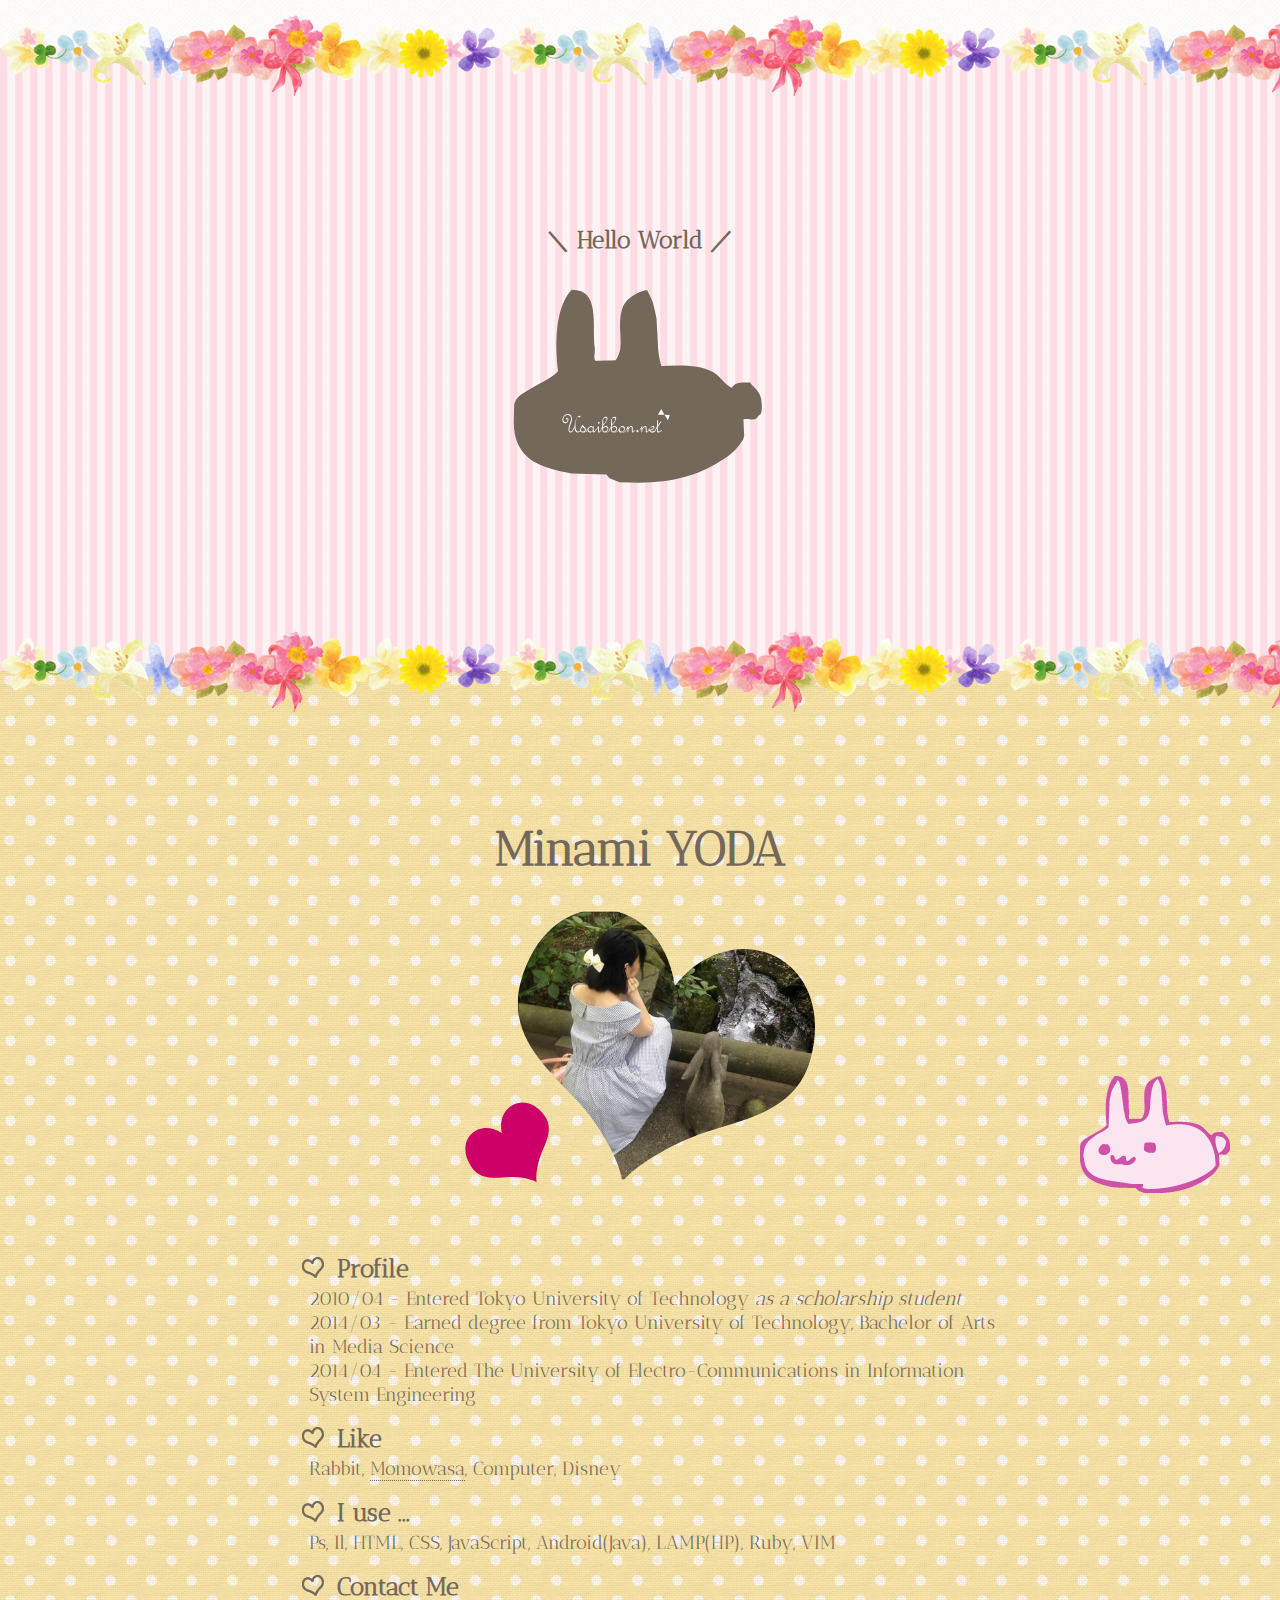
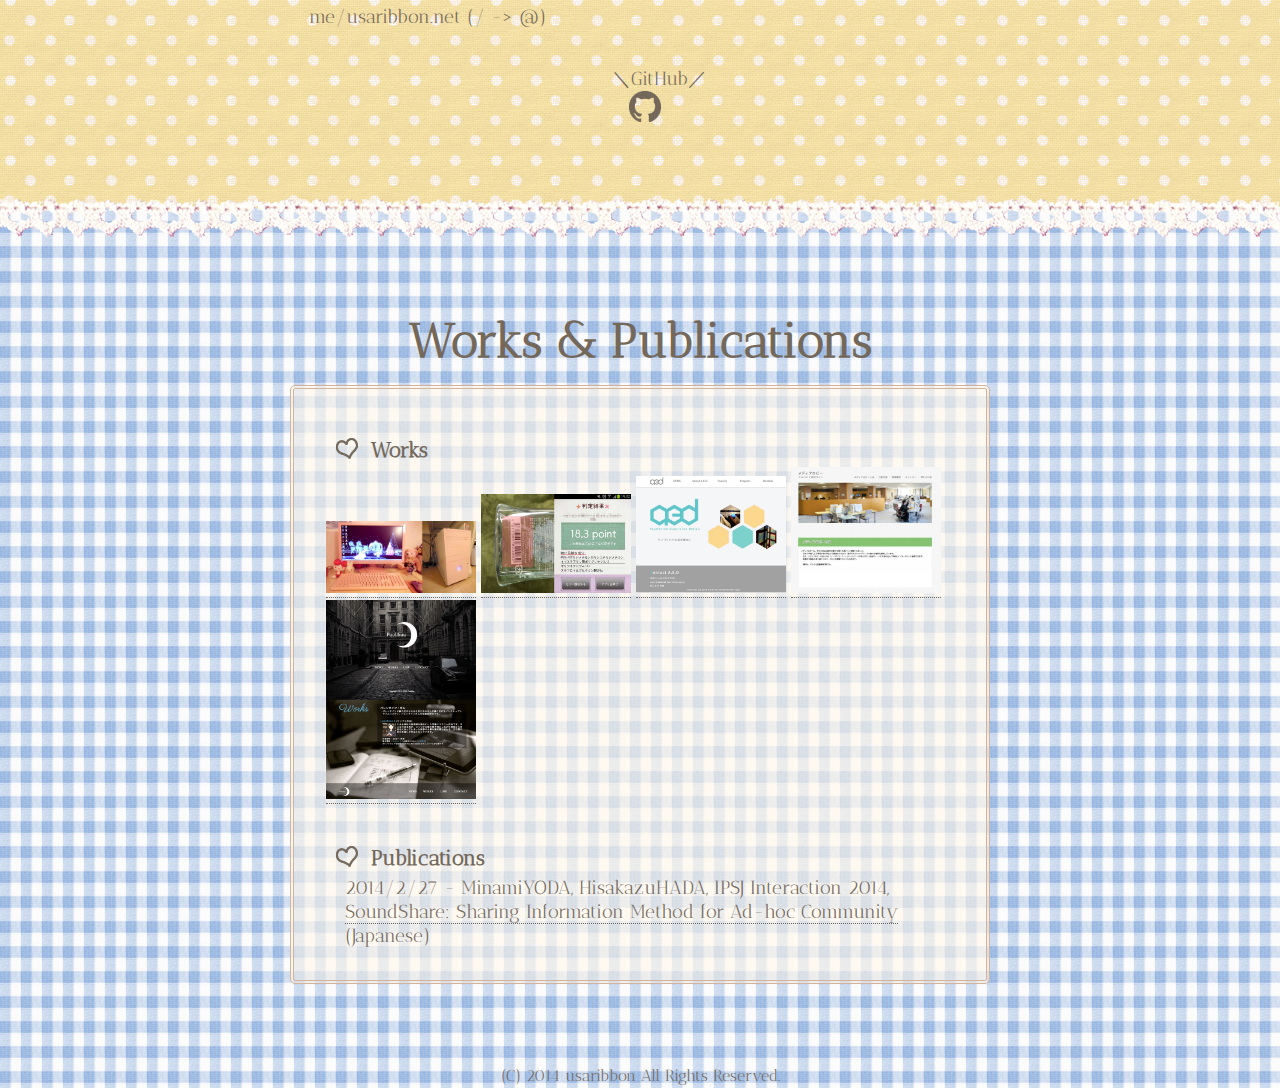
==== commit b85a4595: "add jqueryfile" ====
--- a/index.html
+++ b/index.html
@@ -5,7 +5,7 @@
 <meta name="viewport" content="width=700px, user-scalable=yes" >
 <meta name="description" content="Usaribbon is Minami YODA.">
 
-<script src="http://code.jquery.com/jquery-1.9.1.min.js"></script>
+<script src="js/jquery-1.8.3.min.js"></script>
 <script type="text/javascript" src="js/mousa.js"></script>
 <link rel="shortcut icon" href="./img/favicon.ico" type="image/vnd.microsoft.icon">
 <title>I'm Usaribbon - MinamiYODA, 依田みなみ</title>
--- a/css/style.css
+++ b/css/style.css
@@ -3,7 +3,7 @@
 body{
 	font-family: 'Antic Didone',"ヒラギノ角ゴ Pro W3","Hiragino Kaku Gothic Pro","メイリオ",Meiryo,"ＭＳ Ｐゴシック","MS PGothic",sans-serif;	
 	color: #74685B;
-	line-height: 1.4em;
+	line-height: 1.5em;
 }
 
 a, .underline{
@@ -164,8 +164,8 @@
 	margin: auto;
 }
 
-#aboutcontent p{
-	font-size: 85%;
+#aboutcontent p, #productarea p{
+	font-size: 1.2rem;
 }
 
 #aboutcontent h3, #productcontent h3{
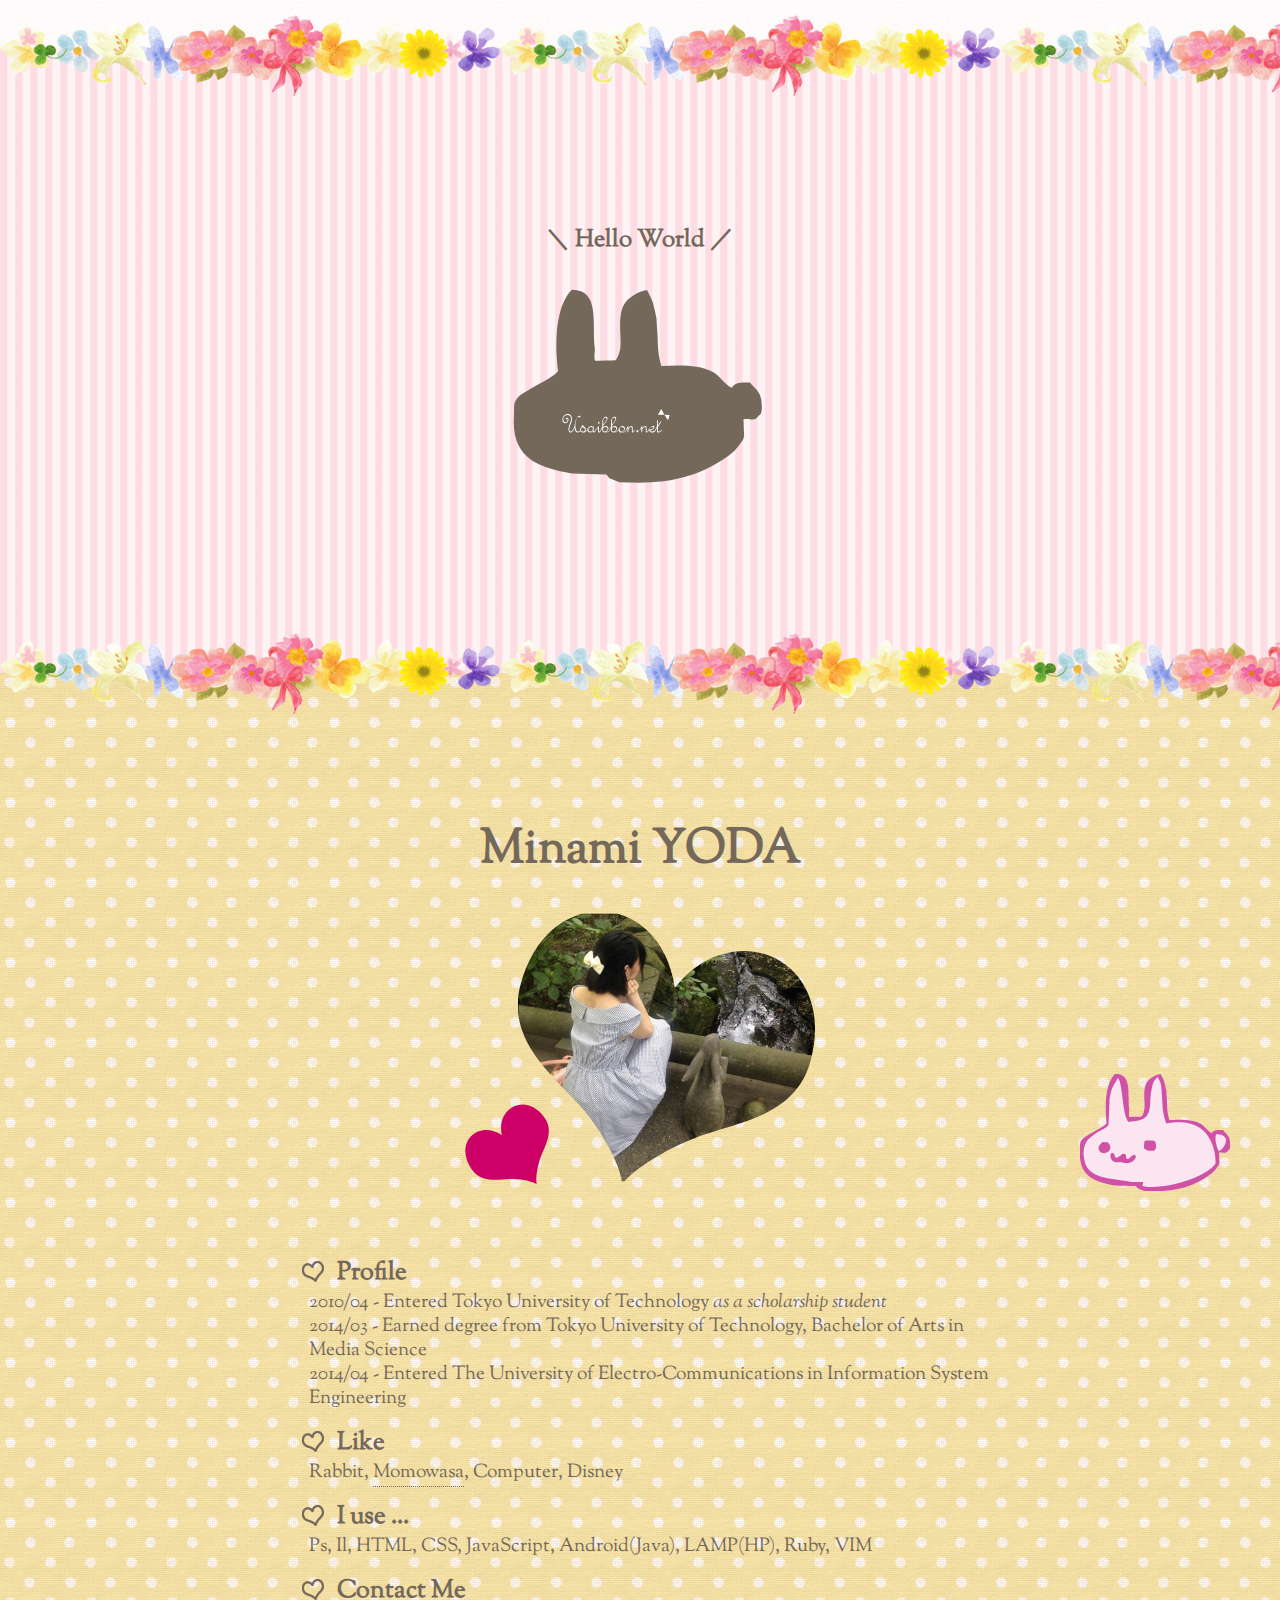
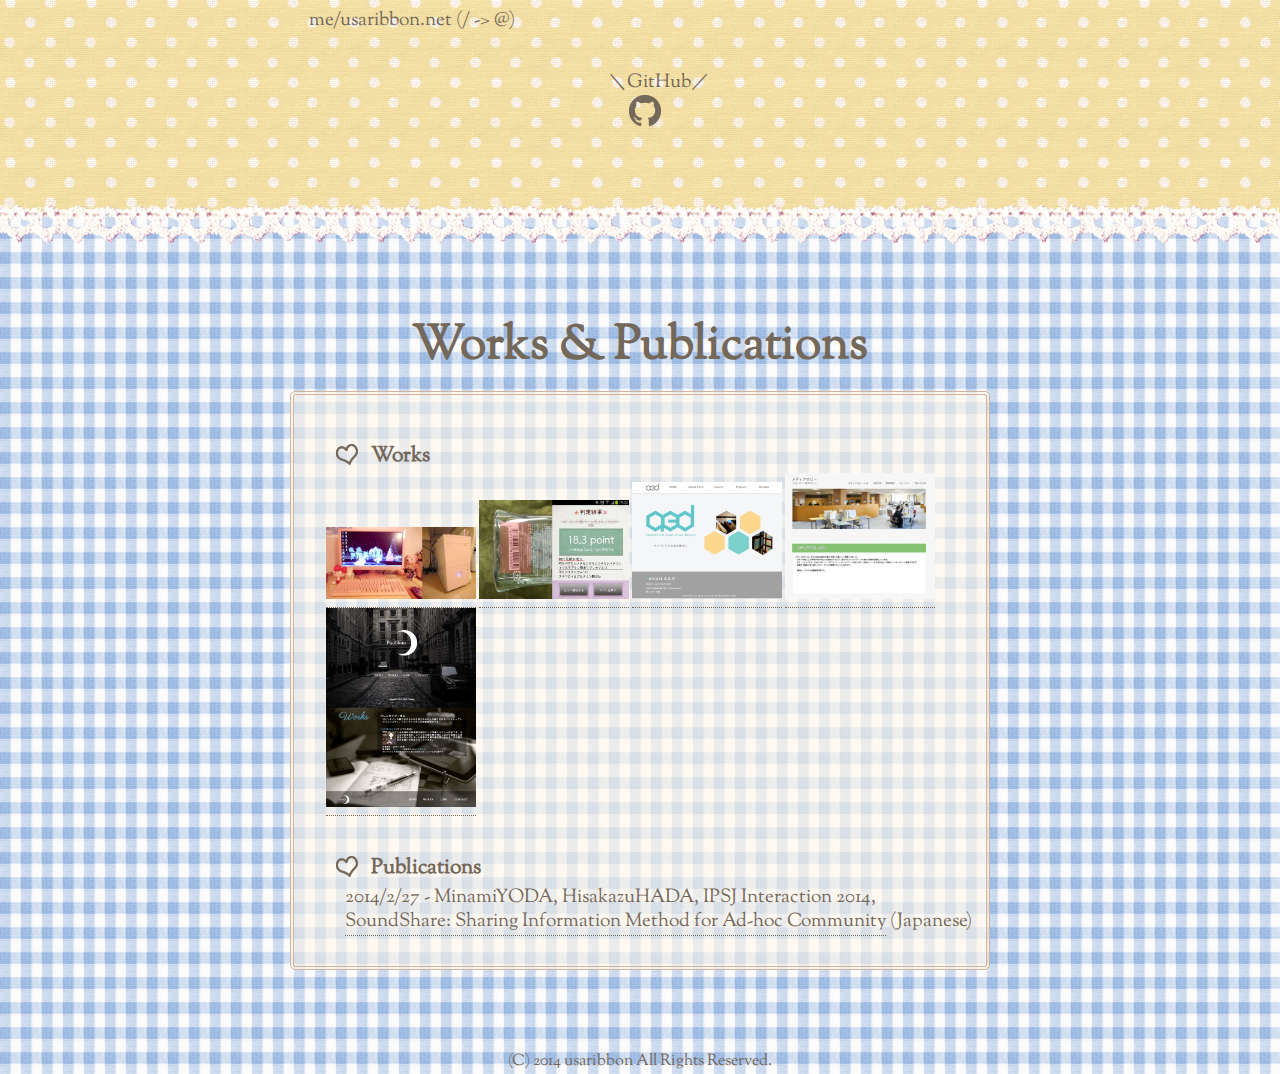
==== commit a8c75d63: "change title" ====
--- a/index.html
+++ b/index.html
@@ -8,7 +8,7 @@
 <script src="js/jquery-1.8.3.min.js"></script>
 <script type="text/javascript" src="js/mousa.js"></script>
 <link rel="shortcut icon" href="./img/favicon.ico" type="image/vnd.microsoft.icon">
-<title>I'm Usaribbon - MinamiYODA, 依田みなみ</title>
+<title>MinamiYODA * 依田みなみ</title>
 
 <link rel="stylesheet" type="text/css" href="css/html5-doctor-reset-stylesheet.min.css"/>
 <link rel="stylesheet" type="text/css" href="css/style.css"/>
--- a/css/style.css
+++ b/css/style.css
@@ -1,7 +1,7 @@
-@import url(http://fonts.googleapis.com/css?family=Antic+Didone|Coming+Soon|Muli);
+@import url(http://fonts.googleapis.com/css?family=Sorts+Mill+Goudy|Coming+Soon|Muli);
 
 body{
-	font-family: 'Antic Didone',"ヒラギノ角ゴ Pro W3","Hiragino Kaku Gothic Pro","メイリオ",Meiryo,"ＭＳ Ｐゴシック","MS PGothic",sans-serif;	
+	font-family: 'Sorts Mill Goudy',"ヒラギノ角ゴ Pro W3","Hiragino Kaku Gothic Pro","メイリオ",Meiryo,"ＭＳ Ｐゴシック","MS PGothic",sans-serif;	
 	color: #74685B;
 	line-height: 1.5em;
 }
